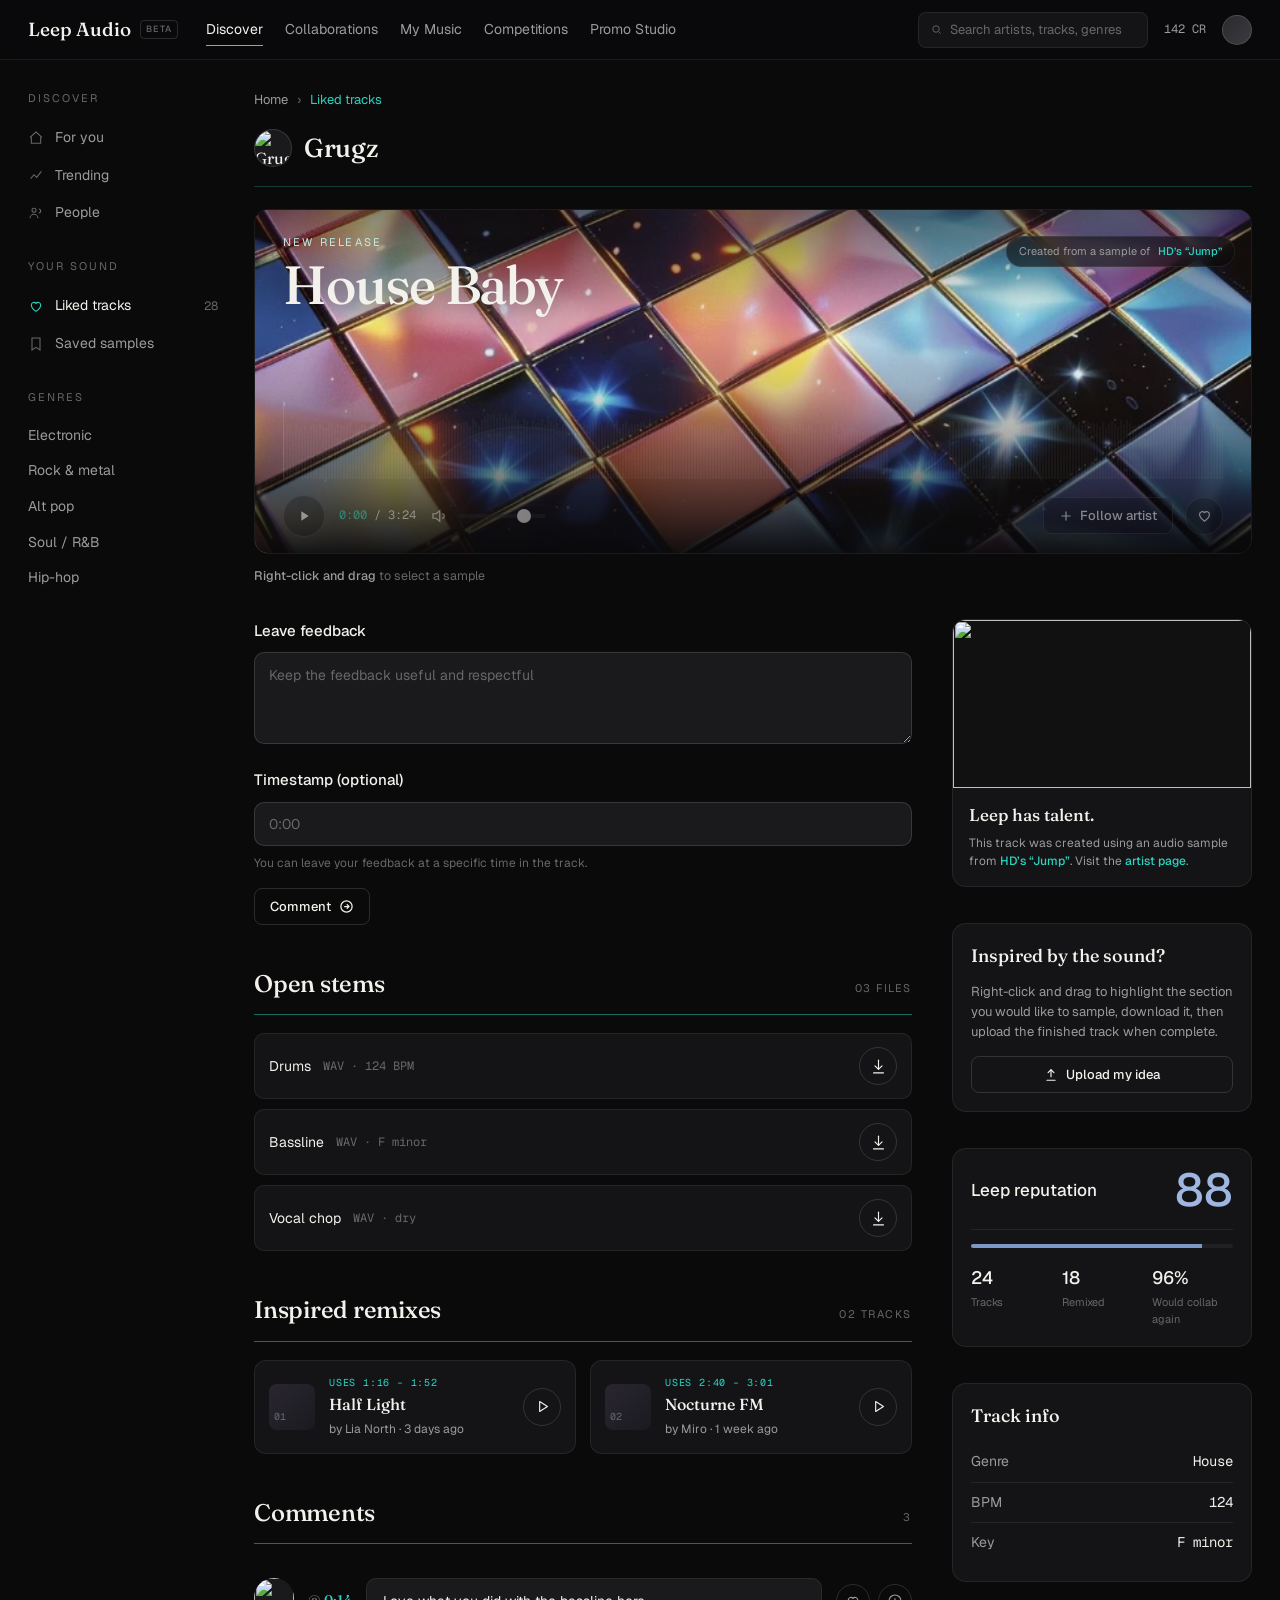
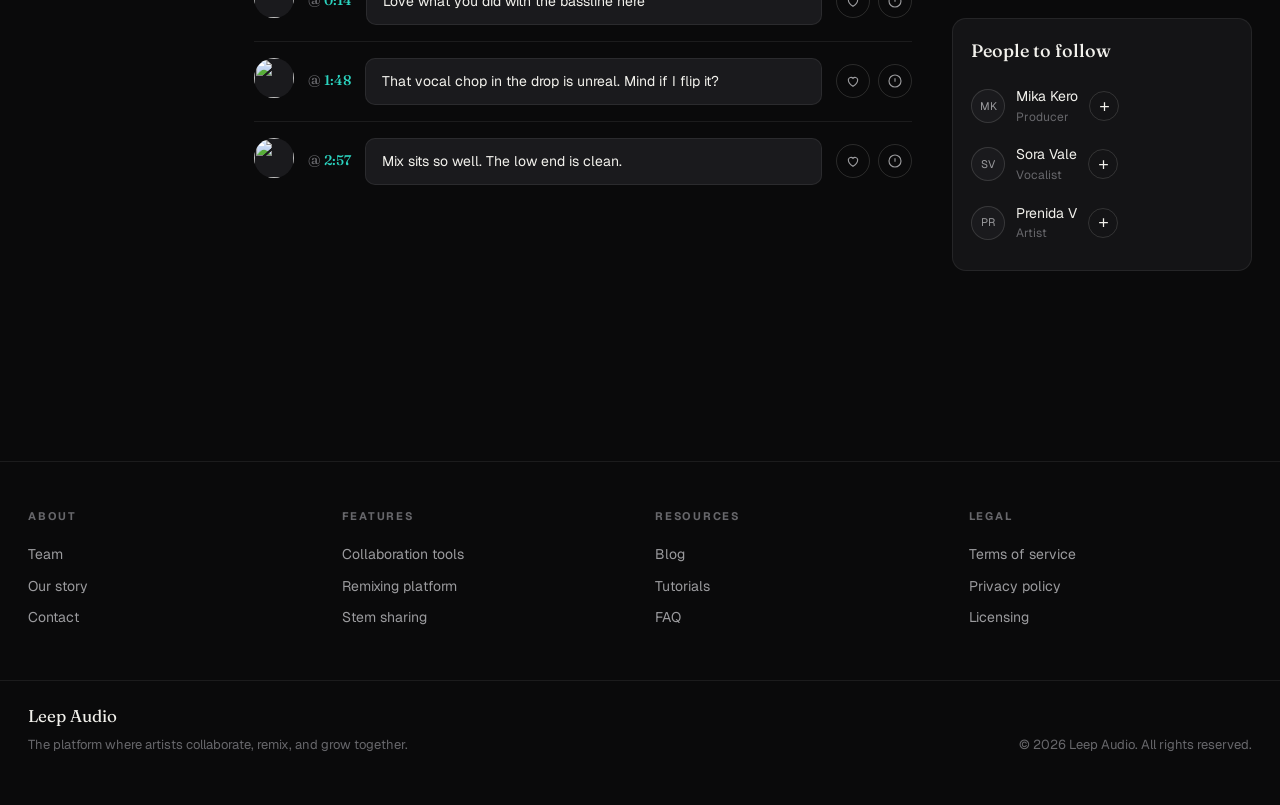
==== index.html @ 0e99c56a "Initial commit: Leep audio player UI component Distinctive waveform player for Leep: measured-strip " ====
﻿<!doctype html>
<html lang="en">
<head>
<meta charset="utf-8">
<meta name="viewport" content="width=device-width, initial-scale=1">
<title>House Baby · Grugz — Leep Audio</title>
<link rel="preconnect" href="https://fonts.googleapis.com">
<link rel="preconnect" href="https://fonts.gstatic.com" crossorigin>
<link href="https://fonts.googleapis.com/css2?family=Geist:wght@400;500;600&family=Geist+Mono:wght@400;500&family=Fraunces:opsz,wght@9..144,400;9..144,500;9..144,600&display=swap" rel="stylesheet">
<link rel="stylesheet" href="./assets/css/leep.css?v=10">
</head>
<body>
<header class="nav">
  <a class="brand" href="./index.html">Leep&nbsp;Audio <span class="beta">Beta</span></a>
  <nav class="nav-mid">
    <a href="./browse.html" class="active">Discover</a>
    <a href="#">Collaborations</a><a href="#">My Music</a><a href="#">Competitions</a><a href="#">Promo Studio</a>
  </nav>
  <div class="nav-right">
    <label class="search"><svg width="15" height="15" viewBox="0 0 24 24" fill="none" stroke="currentColor" stroke-width="2"><circle cx="11" cy="11" r="7"/><path d="M21 21l-4-4"/></svg><input placeholder="Search artists, tracks, genres"></label>
    <span class="credits">142 CR</span><span class="me"></span>
  </div>
</header>

<main class="layout">
  <aside class="rail rail-left">
    <div class="rail-section">
      <div class="rail-h">Discover</div>
      <a class="rail-link" href="./browse.html"><span class="ico"><svg viewBox="0 0 24 24"><path d="M3 11l9-8 9 8"/><path d="M5 10v10h14V10"/></svg></span>For you</a>
      <a class="rail-link" href="./browse.html"><span class="ico"><svg viewBox="0 0 24 24"><path d="M4 16l5-6 4 4 7-9"/></svg></span>Trending</a>
      <a class="rail-link" href="./browse.html"><span class="ico"><svg viewBox="0 0 24 24"><circle cx="9" cy="8" r="3"/><path d="M3 20a6 6 0 0112 0"/><path d="M16 6a3 3 0 010 6"/></svg></span>People</a>
    </div>
    <div class="rail-section">
      <div class="rail-h">Your sound</div>
      <a class="rail-link active"><span class="ico"><svg viewBox="0 0 24 24"><path d="M12 20s-7-4.5-7-10a4 4 0 017-2 4 4 0 017 2c0 5.5-7 10-7 10z"/></svg></span>Liked tracks<span class="count">28</span></a>
      <a class="rail-link"><span class="ico"><svg viewBox="0 0 24 24"><path d="M6 3h12v18l-6-4-6 4z"/></svg></span>Saved samples<span class="count" id="savedCount" style="display:none">0</span></a>
    </div>
    <div class="rail-section">
      <div class="rail-h">Genres</div>
      <a class="genre">Electronic</a><a class="genre">Rock &amp; metal</a><a class="genre">Alt pop</a><a class="genre">Soul / R&amp;B</a><a class="genre">Hip-hop</a>
    </div>
  </aside>

  <section class="center">
    <nav class="crumb" aria-label="Breadcrumb"><a href="./browse.html">Home</a><span class="sep">&rsaquo;</span><span class="cur">Liked tracks</span></nav>

    <div class="artist-row"><span class="artist-ava"><img src="https://i.pravatar.cc/80?img=13" alt="Grugz"></span><h1>Grugz</h1></div>
    <div class="divider"></div>

    <div class="hero playing" id="hero">
      <div class="cover-grad"></div>
      <img class="cover" src="./assets/img/house-baby.webp?v=6" alt="House Baby artwork">
      <div class="hero-scrim"></div>

      <div class="hero-top">
        <div class="eyebrow" style="color:#bfeee6">New release</div>
        <div class="hero-title">House&nbsp;Baby</div>
      </div>
      <div class="sampled">Created from a sample of <b>HD&rsquo;s &ldquo;Jump&rdquo;</b></div>

      <div class="hero-sample" id="heroSample">
        <div class="sel-panel">
          <div class="sel-head"><span class="sel-brand"><svg viewBox="0 0 20 16"><rect x="1" y="6" width="2.6" height="4" rx="1.1" fill="#2BD4C0"/><rect x="5.2" y="3" width="2.6" height="10" rx="1.1" fill="#2BD4C0"/><rect x="9.4" y="1" width="2.6" height="14" rx="1.1" fill="#2BD4C0"/><rect x="13.6" y="5" width="2.6" height="6" rx="1.1" fill="#2BD4C0"/></svg>Leep</span><button class="sel-close" id="clearBtn" aria-label="Close selection"><svg viewBox="0 0 24 24"><path d="M6 6l12 12M18 6L6 18"/></svg></button></div><div class="sel-label">Selected <b id="selRange">0:00 &mdash; 0:00</b></div>
          <div class="hero-actions">
            
            <button class="btn on-image" id="saveBtn"><svg width="13" height="13" viewBox="0 0 24 24" fill="none" stroke="currentColor" stroke-width="2" stroke-linecap="round" stroke-linejoin="round"><path d="M6 3h12v18l-6-4-6 4z"/></svg>Save</button>
            <button class="btn on-image" id="previewBtn"><svg width="13" height="13" viewBox="0 0 24 24" fill="currentColor"><path d="M8 5v14l11-7z"/></svg>Preview</button>
            <button class="btn primary" id="downloadBtn"><svg width="13" height="13" viewBox="0 0 24 24" fill="none" stroke="currentColor" stroke-width="2" stroke-linecap="round" stroke-linejoin="round"><path d="M12 3v12"/><path d="M7 11l5 5 5-5"/><path d="M5 21h14"/></svg>Download sample</button>
          </div>
        </div>
      </div>

      <div class="hero-wave"><canvas id="wave" aria-label="Waveform — click to play from here, left-drag to scrub, right-click-drag to select"></canvas></div>

      <div class="hero-controls">
        <div class="hl">
          <button class="hp-play" id="playBtn" aria-label="Play"></button>
          <span class="cb-time"><span class="cur" id="cur">0:00</span> / <span id="dur">3:24</span></span>
          <div class="vol">
            <svg viewBox="0 0 24 24" style="width:18px;height:18px;stroke:currentColor;fill:none;stroke-width:1.6"><path d="M4 9v6h4l5 4V5L8 9H4z"/><path d="M16 9a3 3 0 010 6"/></svg>
            <input type="range" class="slider" id="vol" min="0" max="1" step="0.01" value="0.8" aria-label="Volume">
          </div>
        </div>
        <div class="hr">
          <button class="btn follow on-image" id="followBtn"><svg width="14" height="14" viewBox="0 0 24 24" fill="none" stroke="currentColor" stroke-width="2" stroke-linecap="round"><path d="M12 5v14M5 12h14"/></svg><span id="followLbl">Follow artist</span></button>
          <button class="icon-btn" id="likeBtn" aria-label="Like track" title="Like"><svg viewBox="0 0 24 24"><path d="M12 20s-7-4.5-7-10a4 4 0 017-2 4 4 0 017 2c0 5.5-7 10-7 10z"/></svg></button>
        </div>
      </div>
    </div>

    <div class="hint-row">
      <p class="sample-hint"><span class="hint-desktop"><b>Right-click and drag</b> to select a sample</span><span class="hint-touch"><b>Tap "Select sample"</b>, then drag across the waveform</span></p>
      <button class="sel-toggle" id="selToggle" aria-pressed="false" title="Select a sample"><svg viewBox="0 0 24 24"><path d="M12 3v4M12 17v4M3 12h4M17 12h4"/><circle cx="12" cy="12" r="3"/></svg>Select sample</button>
      
    </div>

    <div class="below">
      <div class="content">
        <div class="fb">
          <div class="fb-label">Leave feedback</div>
          <textarea id="fbText" placeholder="Keep the feedback useful and respectful"></textarea>
          <div class="fb-field">
            <div class="fb-label">Timestamp (optional)</div>
            <input id="fbTime" placeholder="0:20">
            <div class="sub">You can leave your feedback at a specific time in the track.</div>
          </div>
          <div class="fb-foot">
            <button class="btn" id="fbBtn">Comment <svg width="15" height="15" viewBox="0 0 24 24" fill="none" stroke="currentColor" stroke-width="2" stroke-linecap="round" stroke-linejoin="round"><circle cx="12" cy="12" r="9"/><path d="M9 12h6M13 9l3 3-3 3"/></svg></button>
            <span class="fb-err" id="fbErr"></span>
          </div>
        </div>

        <div class="section">
          <div class="section-head"><h2>Open stems</h2><span class="meta">03 files</span></div>
          <div class="stem-row"><span class="sn">Drums</span><span class="sm">WAV · 124 BPM</span><button class="icon-btn sd" aria-label="Download stem"><svg viewBox="0 0 24 24" fill="none" stroke="currentColor" stroke-width="1.8" stroke-linecap="round" stroke-linejoin="round"><path d="M12 3v12"/><path d="M7 11l5 5 5-5"/><path d="M5 21h14"/></svg></button></div>
          <div class="stem-row"><span class="sn">Bassline</span><span class="sm">WAV · F minor</span><button class="icon-btn sd" aria-label="Download stem"><svg viewBox="0 0 24 24" fill="none" stroke="currentColor" stroke-width="1.8" stroke-linecap="round" stroke-linejoin="round"><path d="M12 3v12"/><path d="M7 11l5 5 5-5"/><path d="M5 21h14"/></svg></button></div>
          <div class="stem-row"><span class="sn">Vocal chop</span><span class="sm">WAV · dry</span><button class="icon-btn sd" aria-label="Download stem"><svg viewBox="0 0 24 24" fill="none" stroke="currentColor" stroke-width="1.8" stroke-linecap="round" stroke-linejoin="round"><path d="M12 3v12"/><path d="M7 11l5 5 5-5"/><path d="M5 21h14"/></svg></button></div>
        </div>

        <div class="section">
          <div class="section-head"><h2>Inspired remixes</h2><span class="meta">02 tracks</span></div>
          <div class="remix">
            <div class="remix-card"><div class="rc-cover">01</div><div><div class="rc-uses">USES 1:16 – 1:52</div><div class="rc-t">Half Light</div><div class="rc-by">by Lia North &middot; 3 days ago</div></div><button class="icon-btn rc-play" aria-label="Play remix"><svg viewBox="0 0 24 24" fill="currentColor" stroke="none"><path d="M8 5v14l11-7z"/></svg></button></div>
            <div class="remix-card"><div class="rc-cover">02</div><div><div class="rc-uses">USES 2:40 – 3:01</div><div class="rc-t">Nocturne FM</div><div class="rc-by">by Miro &middot; 1 week ago</div></div><button class="icon-btn rc-play" aria-label="Play remix"><svg viewBox="0 0 24 24" fill="currentColor" stroke="none"><path d="M8 5v14l11-7z"/></svg></button></div>
          </div>
        </div>

        <div class="section">
          <div class="section-head"><h2>Comments</h2><span class="meta">3</span></div>
          <div id="comments">
            <div class="comment">
              <div class="ca"><img src="https://i.pravatar.cc/80?img=12" alt=""></div>
              <div class="ct"><span style="color:var(--faint)">@</span> <span class="at">0:14</span></div>
              <div class="cbubble">Love what you did with the bassline here</div>
              <div class="cacts"><button class="ib like" aria-label="Like comment"><svg viewBox="0 0 24 24"><path d="M12 20s-7-4.5-7-10a4 4 0 017-2 4 4 0 017 2c0 5.5-7 10-7 10z"/></svg></button><button class="ib report" aria-label="Report comment"><svg viewBox="0 0 24 24"><circle cx="12" cy="12" r="9"/><path d="M12 8v5"/><path d="M12 16h.01"/></svg></button></div>
            </div>
            <div class="comment">
              <div class="ca"><img src="https://i.pravatar.cc/80?img=32" alt=""></div>
              <div class="ct"><span style="color:var(--faint)">@</span> <span class="at">1:48</span></div>
              <div class="cbubble">That vocal chop in the drop is unreal. Mind if I flip it?</div>
              <div class="cacts"><button class="ib like" aria-label="Like comment"><svg viewBox="0 0 24 24"><path d="M12 20s-7-4.5-7-10a4 4 0 017-2 4 4 0 017 2c0 5.5-7 10-7 10z"/></svg></button><button class="ib report" aria-label="Report comment"><svg viewBox="0 0 24 24"><circle cx="12" cy="12" r="9"/><path d="M12 8v5"/><path d="M12 16h.01"/></svg></button></div>
            </div>
            <div class="comment">
              <div class="ca"><img src="https://i.pravatar.cc/80?img=45" alt=""></div>
              <div class="ct"><span style="color:var(--faint)">@</span> <span class="at">2:57</span></div>
              <div class="cbubble">Mix sits so well. The low end is clean.</div>
              <div class="cacts"><button class="ib like" aria-label="Like comment"><svg viewBox="0 0 24 24"><path d="M12 20s-7-4.5-7-10a4 4 0 017-2 4 4 0 017 2c0 5.5-7 10-7 10z"/></svg></button><button class="ib report" aria-label="Report comment"><svg viewBox="0 0 24 24"><circle cx="12" cy="12" r="9"/><path d="M12 8v5"/><path d="M12 16h.01"/></svg></button></div>
            </div>
          </div>
        </div>
      </div>

      <aside class="side">
        <div class="talent rcard" style="padding:0">
          <div class="tv"><img src="https://picsum.photos/seed/leeptalent/480/270" alt=""></div>
          <div class="tcap"><div class="h">Leep has talent.</div><p>This track was created using an audio sample from <b>HD&rsquo;s &ldquo;Jump&rdquo;</b>. Visit the <b>artist page</b>.</p></div>
        </div>
        <div class="rcard">
          <h3>Inspired by the sound?</h3>
          <p style="font-size:13px;color:var(--dim);line-height:1.55;margin-bottom:14px">Right-click and drag to highlight the section you would like to sample, download it, then upload the finished track when complete.</p>
          <button class="btn" style="width:100%" onclick="document.getElementById('wave').scrollIntoView({behavior:'smooth',block:'center'})"><svg width="14" height="14" viewBox="0 0 24 24" fill="none" stroke="currentColor" stroke-width="2" stroke-linecap="round"><path d="M12 15V3"/><path d="M7 8l5-5 5 5"/><path d="M5 21h14"/></svg>Upload my idea</button>
        </div>
        <div class="rcard">
          <div class="rep"><div class="rl">Leep reputation</div><div class="big">88</div></div>
          <div class="rep-sep"></div>
          <div class="rep-bar" style="margin-top:0"><i></i></div>
          <div class="rep-stats" style="margin-top:16px">
            <div><div class="n">24</div><div class="l">Tracks</div></div>
            <div><div class="n">18</div><div class="l">Remixed</div></div>
            <div><div class="n">96%</div><div class="l">Would collab again</div></div>
          </div>
        </div>
        <div class="rcard">
          <h3>Track info</h3>
          <div class="info-row"><span class="k">Genre</span><span class="v">House</span></div>
          <div class="info-row"><span class="k">BPM</span><span class="v">124</span></div>
          <div class="info-row"><span class="k">Key</span><span class="v">F minor</span></div>
        </div>
        <div class="rcard">
          <h3>People to follow</h3>
          <div class="person"><span class="pa">MK</span><div><div class="pn">Mika Kero</div><div class="pr">Producer</div></div><button class="pfollow" aria-label="Follow Mika Kero"><svg viewBox="0 0 24 24"><path d="M12 5v14M5 12h14"/></svg></button></div>
          <div class="person"><span class="pa">SV</span><div><div class="pn">Sora Vale</div><div class="pr">Vocalist</div></div><button class="pfollow" aria-label="Follow Sora Vale"><svg viewBox="0 0 24 24"><path d="M12 5v14M5 12h14"/></svg></button></div>
          <div class="person"><span class="pa">PR</span><div><div class="pn">Prenida V</div><div class="pr">Artist</div></div><button class="pfollow" aria-label="Follow Prenida V"><svg viewBox="0 0 24 24"><path d="M12 5v14M5 12h14"/></svg></button></div>
        </div>
      </aside>
    </div>
  </section>
</main>

<footer class="foot">
  <div class="foot-in">
    <div><h4>About</h4><a href="#">Team</a><a href="#">Our story</a><a href="#">Contact</a></div>
    <div><h4>Features</h4><a href="#">Collaboration tools</a><a href="#">Remixing platform</a><a href="#">Stem sharing</a></div>
    <div><h4>Resources</h4><a href="#">Blog</a><a href="#">Tutorials</a><a href="#">FAQ</a></div>
    <div><h4>Legal</h4><a href="#">Terms of service</a><a href="#">Privacy policy</a><a href="#">Licensing</a></div>
  </div>
  <div class="foot-bottom">
    <div><div class="fb-brand">Leep Audio</div><div style="margin-top:6px">The platform where artists collaborate, remix, and grow together.</div></div>
    <div>&copy; 2026 Leep Audio. All rights reserved.</div>
  </div>
</footer>

<div class="toast" id="toast"><svg viewBox="0 0 24 24"><path d="M20 6L9 17l-5-5"/></svg><span id="toastMsg"></span></div>

<script src="./assets/js/peaks.js?v=10"></script>
<script src="./assets/js/wav.js?v=10"></script>
<script src="./assets/js/waveform.js?v=10"></script>
<script src="./assets/js/player.js?v=10"></script>
<script>
(function(){
  var P=window.LeepPlayer, fmt=window.LeepFmt;
  var ICON_PLAY='<svg viewBox="0 0 24 24" fill="currentColor"><path d="M8 5v14l11-7z"/></svg>';
  var ICON_PAUSE='<svg viewBox="0 0 24 24" fill="currentColor"><path d="M7 5h4v14H7zM13 5h4v14h-4z"/></svg>';
  

  var selectMode=false;
  new window.LeepWaveform(document.getElementById('wave'), {
    peaks:(window.LEEP_PEAKS||{}).peaks||[], bare:true,
    getState:P.getState,
    onScrub:function(f){ P.seek(f); },
    onTap:function(f){ P.seek(f); P.play(); },
    onSelect:function(a,b){ P.setSelection(a,b); },
    getSelectMode:function(){ return selectMode; }
    
  });

  var hero=document.getElementById('hero');
  var el={ play:document.getElementById('playBtn'), cur:document.getElementById('cur'), dur:document.getElementById('dur'),
    heroSample:document.getElementById('heroSample'), selRange:document.getElementById('selRange'),
    like:document.getElementById('likeBtn'), follow:document.getElementById('followBtn'),
    followLbl:document.getElementById('followLbl'), vol:document.getElementById('vol'),
    fbTime:document.getElementById('fbTime'), savedCount:document.getElementById('savedCount') };

  P.on(function(s){
    el.play.innerHTML=s.playing?ICON_PAUSE:ICON_PLAY; el.play.setAttribute('aria-label',s.playing?'Pause':'Play');
    el.cur.textContent=fmt(s.time); el.dur.textContent=fmt(s.duration);
    var hasSel=s.selA!=null&&s.selB!=null&&(s.selB-s.selA)>0.002;
    el.heroSample.classList.toggle('show',hasSel);
    if(hasSel && selectMode){ selectMode=false; var _sb=document.getElementById('selToggle'); if(_sb){ _sb.classList.remove('on'); _sb.setAttribute('aria-pressed','false'); } document.getElementById('wave').style.cursor='default'; }
    hero.classList.toggle('has-sel',hasSel);
    if(hasSel) el.selRange.textContent=fmt(s.selA*s.duration)+' \u2014 '+fmt(s.selB*s.duration);
    el.like.classList.toggle('on',s.liked);
    el.follow.classList.toggle('on',s.following);
    el.followLbl.textContent=s.following?'Following':'Follow artist';
    if(document.activeElement!==el.vol) el.vol.value=s.volume;
    if(document.activeElement!==el.fbTime) el.fbTime.placeholder=fmt(s.time);
    var n=s.savedSamples||0;
    if(n>0){ el.savedCount.textContent=n; el.savedCount.style.display=''; } else { el.savedCount.style.display='none'; }
  });

  el.play.addEventListener('click',P.toggle);
  el.like.addEventListener('click',P.toggleLike);
  document.getElementById('followBtn').addEventListener('click',P.toggleFollow);
  document.getElementById('previewBtn').addEventListener('click',P.previewSelection);
  document.getElementById('downloadBtn').addEventListener('click',P.downloadSample);
  document.getElementById('saveBtn').addEventListener('click',P.saveSample);
  document.getElementById('clearBtn').addEventListener('click',P.clearSelection);
  el.vol.addEventListener('input',function(){ P.setVolume(parseFloat(el.vol.value)); });
  var selBtn=document.getElementById('selToggle'); if(selBtn){ selBtn.addEventListener('click',function(){ selectMode=!selectMode; selBtn.classList.toggle('on',selectMode); selBtn.setAttribute('aria-pressed',selectMode); document.getElementById('wave').style.cursor=selectMode?'crosshair':'default'; }); }
  document.addEventListener('keydown',function(e){ var tn=e.target.tagName; if(e.code==='Space'&&tn!=='INPUT'&&tn!=='TEXTAREA'){ e.preventDefault(); P.toggle(); } });

  
  

  function esc(s){ return s.replace(/[&<>"]/g,function(c){ return {'&':'&amp;','<':'&lt;','>':'&gt;','"':'&quot;'}[c]; }); }
  var comments=document.getElementById('comments');
  var HEART='<svg viewBox="0 0 24 24"><path d="M12 20s-7-4.5-7-10a4 4 0 017-2 4 4 0 017 2c0 5.5-7 10-7 10z"/></svg>';
  var REPORT='<svg viewBox="0 0 24 24"><circle cx="12" cy="12" r="9"/><path d="M12 8v5"/><path d="M12 16h.01"/></svg>';
  comments.addEventListener('click',function(e){
    var like=e.target.closest('.ib.like'); if(like){ like.classList.toggle('liked'); return; }
    var rep=e.target.closest('.ib.report'); if(rep){ document.dispatchEvent(new CustomEvent('leep:toast',{detail:'Comment reported'})); }
  });

  var fbText=document.getElementById('fbText'), fbErr=document.getElementById('fbErr');
  document.getElementById('fbBtn').addEventListener('click',function(){
    if(!fbText.value.trim()){ fbErr.textContent='Enter some feedback first'; fbText.focus(); return; }
    fbErr.textContent='';
    var row=document.createElement('div'); row.className='comment';
    row.innerHTML='<div class="ca"><img src="https://i.pravatar.cc/80?img=5" alt=""></div>'
      +'<div class="ct"><span style="color:var(--faint)">@</span> <span class="at">'+fmt(P.state.time)+'</span></div>'
      +'<div class="cbubble">'+esc(fbText.value.trim())+'</div>'
      +'<div class="cacts"><button class="ib like" aria-label="Like comment">'+HEART+'</button><button class="ib report" aria-label="Report comment">'+REPORT+'</button></div>';
    comments.insertBefore(row, comments.firstChild);
    fbText.value='';
    document.dispatchEvent(new CustomEvent('leep:toast',{detail:'Comment posted'}));
  });
  fbText.addEventListener('input',function(){ if(fbText.value.trim()) fbErr.textContent=''; });

  document.querySelectorAll('.pfollow').forEach(function(b){ b.addEventListener('click',function(){ b.classList.toggle('on'); }); });

  var toast=document.getElementById('toast'), tmsg=document.getElementById('toastMsg'), tt;
  document.addEventListener('leep:toast',function(e){ tmsg.textContent=e.detail; toast.classList.add('show'); clearTimeout(tt); tt=setTimeout(function(){ toast.classList.remove('show'); },2200); });

  P.resume();
})();
</script>
</body>
</html>
---- assets/css/leep.css ----
﻿/* ============================================================
   Leep Audio — design tokens + layout + player component
   ============================================================ */
:root{
  /* surfaces */
  --bg:#0A0A0B;
  --surface-1:#141416;
  --surface-2:#1A1A1D;
  --surface-3:#212125;
  /* lines */
  --line:rgba(240,239,233,0.08);
  --line-strong:rgba(240,239,233,0.14);
  /* text (warm off-white ramp) */
  --text:#F2F1EC;
  --dim:#9B9B9E;
  --faint:#67676B;
  /* primary */
  --green:#2BD4C0;
  --green-hover:#46DDCB;
  --green-ink:#05332E;
  --green-wash:rgba(43,212,192,0.12);
  --green-line:rgba(43,212,192,0.5);
  /* type */
  --serif:'Fraunces',Georgia,'Times New Roman',serif;
  --sans:'Inter',system-ui,-apple-system,sans-serif;
  --mono:'JetBrains Mono',ui-monospace,monospace;
  /* motion */
  --ease:cubic-bezier(.4,0,.2,1);
  --dur:.2s;
  --radius:10px;
}
*{box-sizing:border-box;margin:0;padding:0}
html{-webkit-font-smoothing:antialiased;text-rendering:optimizeLegibility}
body{background:var(--bg);color:var(--text);font-family:var(--sans);font-size:15px;line-height:1.55}
a{color:inherit;text-decoration:none}
img{display:block;max-width:100%}
::selection{background:var(--green);color:var(--green-ink)}

/* ---- primitives ---- */
.eyebrow{font-size:11px;letter-spacing:0.2em;text-transform:uppercase;color:var(--faint)}
.serif{font-family:var(--serif);font-weight:500;letter-spacing:-0.01em}
.mono{font-family:var(--mono)}
.sr-only{position:absolute;width:1px;height:1px;padding:0;margin:-1px;overflow:hidden;clip:rect(0,0,0,0);white-space:nowrap;border:0}

/* ---- buttons ---- */
.btn{display:inline-flex;align-items:center;justify-content:center;gap:8px;font-family:var(--sans);font-size:13px;font-weight:500;color:var(--text);background:transparent;border:1px solid var(--line-strong);border-radius:8px;padding:9px 15px;cursor:pointer;transition:background var(--dur) var(--ease),border-color var(--dur) var(--ease),transform .12s var(--ease),color var(--dur) var(--ease)}
.btn:hover{background:var(--surface-2);border-color:var(--faint)}
.btn:active{transform:scale(.97)}
.btn:focus-visible{outline:none;box-shadow:0 0 0 2px var(--bg),0 0 0 4px var(--green)}
.btn.primary{background:var(--green);color:var(--green-ink);border-color:var(--green)}
.btn.primary:hover{background:var(--green-hover);border-color:var(--green-hover)}
.btn.ghost{border-color:transparent}
.btn.ghost:hover{background:var(--surface-2)}
.btn[disabled]{opacity:.4;cursor:default;pointer-events:none}
.icon-btn{width:38px;height:38px;border-radius:50%;display:inline-flex;align-items:center;justify-content:center;border:1px solid var(--line-strong);background:transparent;color:var(--text);cursor:pointer;transition:background var(--dur) var(--ease),border-color var(--dur) var(--ease),transform .12s var(--ease)}
.icon-btn:hover{background:var(--surface-2);border-color:var(--faint)}
.icon-btn:active{transform:scale(.94)}
.icon-btn svg{width:17px;height:17px;stroke:currentColor;fill:none;stroke-width:1.6;stroke-linecap:round;stroke-linejoin:round}
.icon-btn.on{color:var(--green);border-color:var(--green-line)}
.icon-btn.on svg{fill:var(--green);stroke:var(--green)}

/* ---- top nav ---- */
.nav{position:sticky;top:0;z-index:40;display:flex;align-items:center;gap:28px;height:60px;padding:0 28px;background:rgba(10,10,11,0.82);backdrop-filter:blur(14px);border-bottom:1px solid var(--line)}
.brand{display:flex;align-items:center;gap:9px;font-family:var(--serif);font-weight:500;font-size:19px}
.brand .beta{font-family:var(--sans);font-size:9px;letter-spacing:0.14em;text-transform:uppercase;color:var(--faint);border:1px solid var(--line-strong);border-radius:4px;padding:2px 5px}
.nav-mid{display:flex;gap:22px;font-size:14px;color:var(--dim)}
.nav-mid a{position:relative;padding:4px 0;transition:color var(--dur) var(--ease)}
.nav-mid a:hover{color:var(--text)}
.nav-mid a.active{color:var(--text)}
.nav-mid a.active::after{content:"";position:absolute;left:0;right:0;bottom:-2px;height:1.5px;background:var(--green)}
.nav-right{margin-left:auto;display:flex;align-items:center;gap:16px}
.search{display:flex;align-items:center;gap:8px;width:230px;max-width:30vw;height:36px;padding:0 12px;background:var(--surface-1);border:1px solid var(--line);border-radius:8px;color:var(--faint);font-size:13px}
.search:focus-within{border-color:var(--line-strong)}
.search input{flex:1;background:none;border:none;outline:none;color:var(--text);font-family:var(--sans);font-size:13px}
.search input::placeholder{color:var(--faint)}
.credits{font-family:var(--mono);font-size:12px;color:var(--dim)}
.me{width:30px;height:30px;border-radius:50%;background:linear-gradient(135deg,#2a2a2e,#3a3a40);border:1px solid var(--line-strong)}

/* ---- layout grid ---- */
.layout{max-width:1300px;margin:0 auto;padding:30px 28px 120px;display:grid;grid-template-columns:188px minmax(0,1fr) 236px;gap:34px;align-items:start}
.rail{position:sticky;top:84px}
.rail-section+.rail-section{margin-top:26px}
.rail-h{font-size:11px;letter-spacing:0.18em;text-transform:uppercase;color:var(--faint);margin-bottom:12px}
.rail-link{display:flex;align-items:center;gap:11px;padding:8px 10px;margin:0 -10px;border-radius:8px;color:var(--dim);font-size:14px;cursor:pointer;transition:background var(--dur) var(--ease),color var(--dur) var(--ease)}
.rail-link:hover{background:var(--surface-1);color:var(--text)}
.rail-link.active{color:var(--text)}
.rail-link.active .ico{color:var(--green)}
.rail-link .ico{width:16px;height:16px;color:var(--faint);flex:none}
.rail-link .ico svg{width:16px;height:16px;stroke:currentColor;fill:none;stroke-width:1.6}
.rail-link .count{margin-left:auto;font-size:12px;color:var(--faint)}
.genre{display:block;padding:7px 0;color:var(--dim);font-size:14px;cursor:pointer;transition:color var(--dur) var(--ease)}
.genre:hover{color:var(--text)}

/* ---- center column ---- */
.center{min-width:0}
.artist-row{display:flex;align-items:center;gap:12px;margin:4px 0 18px}
.artist-ava{width:38px;height:38px;border-radius:50%;display:flex;align-items:center;justify-content:center;background:var(--surface-2);border:1px solid var(--line-strong);font-family:var(--serif);font-size:16px}
.artist-row h1{font-family:var(--serif);font-weight:500;font-size:26px;letter-spacing:-0.01em}
.divider{height:1px;background:var(--green-line);opacity:.5;margin:0 0 22px}

/* hero cover */
.hero{position:relative;border-radius:14px;overflow:hidden;aspect-ratio:16/8.2;margin-bottom:20px;border:1px solid var(--line)}
.hero .cover{position:absolute;inset:0}
.hero .cover-grad{position:absolute;inset:0;background:
  radial-gradient(120% 120% at 18% 12%, rgba(43,212,192,0.28), transparent 46%),
  radial-gradient(90% 90% at 85% 80%, rgba(90,70,160,0.35), transparent 50%),
  linear-gradient(145deg,#15161a,#0c0c0e 70%)}
.hero .cover svg{position:absolute;inset:0;width:100%;height:100%}
.hero .hero-tag{position:absolute;top:18px;left:20px}
.hero .hero-title{position:absolute;left:22px;bottom:16px;font-family:var(--serif);font-weight:500;font-size:clamp(38px,6vw,68px);line-height:.95;letter-spacing:-0.02em;text-shadow:0 2px 30px rgba(0,0,0,.5)}
.sampled{position:absolute;right:16px;bottom:16px;display:flex;align-items:center;gap:8px;font-size:11px;color:var(--dim);background:rgba(10,10,11,.6);backdrop-filter:blur(6px);border:1px solid var(--line);border-radius:20px;padding:6px 12px}
.sampled b{color:var(--green);font-weight:500}

/* ============================================================
   PLAYER COMPONENT (shared, full view)
   ============================================================ */
.player{background:var(--surface-1);border:1px solid var(--line);border-radius:16px;padding:22px 24px 20px}
.player-top{display:flex;align-items:center;gap:14px;margin-bottom:16px}
.cover-mini{width:48px;height:48px;border-radius:9px;flex:none;overflow:hidden;border:1px solid var(--line-strong);background:#111}
.cover-mini svg{width:100%;height:100%}
.player-id{min-width:0}
.player-id .t{font-family:var(--serif);font-size:19px;font-weight:500;line-height:1.1}
.player-id .a{font-size:13px;color:var(--dim);margin-top:2px}
.player-top .spacer{margin-left:auto}
.time-row{display:flex;justify-content:space-between;font-family:var(--mono);font-size:12px;color:var(--dim);margin-bottom:8px}
.time-row .cur{color:var(--green)}
.wave-wrap{position:relative}
.wave-wrap canvas{width:100%;height:112px;display:block;border-radius:10px;background:var(--surface-2);cursor:crosshair;touch-action:none}
.hint{font-size:12.5px;color:var(--faint);margin-top:10px;transition:opacity var(--dur) var(--ease)}
.hint b{color:var(--dim);font-weight:500}

/* selection toolbar */
.sel-bar{display:flex;align-items:center;gap:12px;margin-top:14px;padding:12px 14px;background:var(--surface-2);border:1px solid var(--green-line);border-radius:10px;opacity:0;transform:translateY(6px);transition:opacity var(--dur) var(--ease),transform var(--dur) var(--ease);pointer-events:none}
.sel-bar.show{opacity:1;transform:none;pointer-events:auto}
.sel-bar .sel-meta{font-size:13px;color:var(--dim)}
.sel-bar .sel-meta b{color:var(--text);font-weight:500;font-family:var(--mono)}
.sel-bar .sel-actions{margin-left:auto;display:flex;gap:9px}

/* centered transport */
.transport{display:flex;align-items:center;justify-content:center;gap:20px;margin:20px 0 6px}
.play-big{width:56px;height:56px;border-radius:50%;background:var(--green);color:var(--green-ink);border:none;display:flex;align-items:center;justify-content:center;cursor:pointer;transition:transform .14s var(--ease),background var(--dur) var(--ease);box-shadow:0 6px 24px rgba(43,212,192,0.22)}
.play-big:hover{background:var(--green-hover);transform:scale(1.05)}
.play-big:active{transform:scale(.96)}
.play-big svg{width:22px;height:22px;fill:currentColor}
.skip{width:40px;height:40px;border-radius:50%;background:transparent;border:none;color:var(--dim);display:flex;align-items:center;justify-content:center;cursor:pointer;transition:color var(--dur) var(--ease),transform .12s var(--ease)}
.skip:hover{color:var(--text)}
.skip:active{transform:scale(.9)}
.skip svg{width:20px;height:20px;fill:currentColor}

/* bottom row: volume + follow */
.player-bottom{display:flex;align-items:center;gap:16px;margin-top:10px}
.vol{display:flex;align-items:center;gap:10px;color:var(--dim)}
.vol svg{width:18px;height:18px;stroke:currentColor;fill:none;stroke-width:1.6;flex:none}
.player-bottom .right{margin-left:auto}

/* range slider (volume) */
input[type=range].slider{-webkit-appearance:none;appearance:none;width:110px;height:4px;border-radius:3px;background:var(--surface-3);outline:none;cursor:pointer}
input[type=range].slider::-webkit-slider-thumb{-webkit-appearance:none;width:14px;height:14px;border-radius:50%;background:var(--text);cursor:pointer;transition:background var(--dur) var(--ease),transform .12s}
input[type=range].slider::-webkit-slider-thumb:hover{background:var(--green);transform:scale(1.15)}
input[type=range].slider::-moz-range-thumb{width:14px;height:14px;border:none;border-radius:50%;background:var(--text);cursor:pointer}

/* follow pill */
.follow{display:inline-flex;align-items:center;gap:7px}
.follow.on{color:var(--green);border-color:var(--green-line)}
.follow.on svg{stroke:var(--green)}

/* ---- content sections ---- */
.section{margin-top:40px}
.section-head{display:flex;align-items:baseline;justify-content:space-between;border-bottom:1px solid var(--green-line);padding-bottom:12px;margin-bottom:18px}
.section-head h2{font-family:var(--serif);font-weight:500;font-size:24px;letter-spacing:-0.01em}
.section-head .meta{font-size:11px;letter-spacing:0.14em;text-transform:uppercase;color:var(--faint)}
.remix{display:grid;grid-template-columns:1fr 1fr;gap:14px}
.remix-card{display:flex;align-items:center;gap:14px;padding:14px;background:var(--surface-1);border:1px solid var(--line);border-radius:12px;transition:border-color var(--dur) var(--ease),transform var(--dur) var(--ease)}
.remix-card:hover{border-color:var(--line-strong);transform:translateY(-2px)}
.remix-card .rc-cover{width:46px;height:46px;border-radius:8px;flex:none;background:linear-gradient(135deg,#2a2630,#1a1a1f);display:flex;align-items:flex-end;justify-content:flex-start;padding:5px;font-family:var(--mono);font-size:10px;color:var(--faint)}
.remix-card .rc-uses{font-family:var(--mono);font-size:10px;letter-spacing:.08em;color:var(--green)}
.remix-card .rc-t{font-family:var(--serif);font-size:16px;font-weight:500;margin:2px 0 3px}
.remix-card .rc-by{font-size:12px;color:var(--dim)}
.remix-card .rc-play{margin-left:auto}

/* ---- right rail cards ---- */
.rcard{background:var(--surface-1);border:1px solid var(--line);border-radius:14px;padding:18px}
.rcard+.rcard{margin-top:18px}
.rcard h3{font-family:var(--serif);font-weight:500;font-size:18px;margin-bottom:12px}
.talent{position:relative;border-radius:14px;overflow:hidden;border:1px solid var(--line);padding:0}
.talent .tv{aspect-ratio:16/10;background:radial-gradient(90% 90% at 70% 20%,rgba(43,212,192,.25),transparent 55%),linear-gradient(145deg,#1b1620,#0d0d0f)}
.talent .tcap{padding:14px 16px 16px}
.talent .tcap .h{font-family:var(--serif);font-size:17px;font-weight:500;margin-bottom:6px}
.talent .tcap p{font-size:12px;color:var(--dim);line-height:1.5}
.talent .tcap b{color:var(--green);font-weight:500}
.info-row{display:flex;justify-content:space-between;align-items:center;padding:9px 0;font-size:14px;border-top:1px solid var(--line)}
.info-row:first-of-type{border-top:none}
.info-row .k{color:var(--dim)}
.info-row .v{font-family:var(--mono)}
.signal{display:flex;align-items:flex-start;justify-content:space-between}
.signal .big{font-family:var(--serif);font-size:44px;font-weight:500;line-height:1;color:var(--green)}
.signal-bar{height:3px;border-radius:2px;background:var(--surface-3);margin:14px 0;overflow:hidden}
.signal-bar i{display:block;height:100%;width:88%;background:var(--green)}
.signal-stats{display:grid;grid-template-columns:repeat(3,1fr);gap:8px;text-align:left}
.signal-stats .n{font-size:17px;font-weight:500}
.signal-stats .l{font-size:11px;color:var(--faint)}
.person{display:flex;align-items:center;gap:11px;padding:9px 0}
.person .pa{width:34px;height:34px;border-radius:50%;background:var(--surface-2);border:1px solid var(--line-strong);display:flex;align-items:center;justify-content:center;font-size:11px;color:var(--dim)}
.person .pn{font-size:14px}
.person .pr{font-size:12px;color:var(--faint)}
.person .padd{margin-left:auto}

/* ---- footer ---- */
.foot{border-top:1px solid var(--line);margin-top:70px}
.foot-in{max-width:1300px;margin:0 auto;padding:46px 28px;display:grid;grid-template-columns:repeat(4,1fr);gap:30px}
.foot h4{font-size:11px;letter-spacing:0.16em;text-transform:uppercase;color:var(--faint);margin-bottom:14px}
.foot a{display:block;font-size:14px;color:var(--dim);padding:5px 0;transition:color var(--dur) var(--ease)}
.foot a:hover{color:var(--text)}
.foot-bottom{max-width:1300px;margin:0 auto;padding:22px 28px 50px;display:flex;justify-content:space-between;align-items:flex-end;border-top:1px solid var(--line);color:var(--faint);font-size:13px}
.foot-bottom .fb-brand{font-family:var(--serif);font-size:17px;color:var(--text)}

/* ============================================================
   MINI PLAYER (fixed dock)
   ============================================================ */
.dock{position:fixed;left:0;right:0;bottom:0;z-index:60;background:rgba(16,16,19,0.92);backdrop-filter:blur(18px);border-top:1px solid var(--line-strong);transform:translateY(110%);transition:transform .34s var(--ease)}
.dock.show{transform:none}
.dock-in{max-width:1300px;margin:0 auto;padding:11px 24px;display:grid;grid-template-columns:230px auto 1fr auto;gap:20px;align-items:center}
.dock-id{display:flex;align-items:center;gap:12px;min-width:0}
.dock-id .cover-mini{width:42px;height:42px}
.dock-id .t{font-family:var(--serif);font-size:15px;font-weight:500;white-space:nowrap;overflow:hidden;text-overflow:ellipsis}
.dock-id .a{font-size:12px;color:var(--dim)}
.dock-transport{display:flex;align-items:center;gap:12px}
.dock .play-big{width:42px;height:42px;box-shadow:none}
.dock .play-big svg{width:17px;height:17px}
.dock .skip{width:32px;height:32px}
.dock .skip svg{width:17px;height:17px}
.dock-wave{position:relative;min-width:0}
.dock-wave canvas{width:100%;height:52px;display:block;border-radius:7px;background:var(--surface-2);cursor:crosshair;touch-action:none}
.dock-time{font-family:var(--mono);font-size:11px;color:var(--dim);white-space:nowrap}
.dock-right{display:flex;align-items:center;gap:10px}
.dock .icon-btn{width:34px;height:34px}
.dock .icon-btn svg{width:16px;height:16px}

/* mini selection mini-toolbar (floats above dock) */
.dock-sel{position:absolute;bottom:100%;left:50%;transform:translateX(-50%) translateY(6px);margin-bottom:10px;display:flex;align-items:center;gap:10px;padding:9px 12px;background:var(--surface-3);border:1px solid var(--green-line);border-radius:10px;box-shadow:0 10px 30px rgba(0,0,0,.4);opacity:0;pointer-events:none;transition:opacity var(--dur) var(--ease),transform var(--dur) var(--ease);white-space:nowrap}
.dock-sel.show{opacity:1;transform:translateX(-50%) translateY(0);pointer-events:auto}
.dock-sel .m{font-size:12px;color:var(--dim)}
.dock-sel .m b{color:var(--text);font-family:var(--mono)}

/* toast */
.toast{position:fixed;left:50%;bottom:92px;transform:translateX(-50%) translateY(14px);z-index:80;background:var(--surface-3);border:1px solid var(--green-line);color:var(--text);font-size:13px;padding:11px 16px;border-radius:10px;box-shadow:0 10px 30px rgba(0,0,0,.45);opacity:0;pointer-events:none;transition:opacity .25s var(--ease),transform .25s var(--ease);display:flex;align-items:center;gap:9px}
.toast.show{opacity:1;transform:translateX(-50%) translateY(0)}
.toast svg{width:16px;height:16px;stroke:var(--green);fill:none;stroke-width:2}

/* ---- feed (browse page) ---- */
.feed-head{max-width:1100px;margin:0 auto;padding:12px 28px 4px}
.feed-head .eyebrow{color:var(--green)}
.feed-head h1{font-family:var(--serif);font-weight:500;font-size:clamp(30px,4.5vw,46px);letter-spacing:-0.02em;margin:10px 0 6px}
.feed-head p{color:var(--dim);max-width:60ch}
.feed{max-width:1100px;margin:0 auto;padding:24px 28px 160px;display:grid;grid-template-columns:repeat(auto-fill,minmax(230px,1fr));gap:18px}
.tcard{background:var(--surface-1);border:1px solid var(--line);border-radius:14px;padding:14px;cursor:pointer;transition:border-color var(--dur) var(--ease),transform var(--dur) var(--ease)}
.tcard:hover{border-color:var(--line-strong);transform:translateY(-3px)}
.tcard .tc-cover{aspect-ratio:1;border-radius:10px;margin-bottom:12px;position:relative;overflow:hidden}
.tcard .tc-cover svg{position:absolute;inset:0;width:100%;height:100%}
.tcard .tc-play{position:absolute;right:10px;bottom:10px;width:38px;height:38px;border-radius:50%;background:var(--green);color:var(--green-ink);display:flex;align-items:center;justify-content:center;opacity:0;transform:translateY(6px);transition:opacity var(--dur) var(--ease),transform var(--dur) var(--ease)}
.tcard:hover .tc-play{opacity:1;transform:none}
.tcard .tc-play svg{width:16px;height:16px;fill:currentColor}
.tcard .tc-t{font-family:var(--serif);font-size:17px;font-weight:500}
.tcard .tc-a{font-size:12px;color:var(--dim);margin-top:2px}
.tcard .tc-tags{margin-top:10px;display:flex;gap:6px;flex-wrap:wrap}
.tcard .chip{font-size:10px;letter-spacing:.06em;text-transform:uppercase;color:var(--dim);border:1px solid var(--line);border-radius:20px;padding:3px 9px}
.tcard.current{border-color:var(--green-line)}
.tcard.current .chip.now{color:var(--green-ink);background:var(--green);border-color:var(--green)}

/* ---- responsive ---- */
@media(max-width:1080px){
  .layout{grid-template-columns:minmax(0,1fr) 236px;gap:28px}
  .rail-left{display:none}
}
@media(max-width:860px){
  .layout{grid-template-columns:minmax(0,1fr)}
  .rail-right{display:none}
  .nav-mid{display:none}
  .remix{grid-template-columns:1fr}
  .foot-in{grid-template-columns:1fr 1fr}
}
@media(max-width:720px){
  .nav{gap:14px;padding:0 16px}
  .layout{padding:22px 16px 150px}
  .search{width:140px}
  .dock-in{grid-template-columns:1fr auto;grid-template-areas:"id right" "wave wave";gap:10px 14px;padding:10px 16px}
  .dock-id{grid-area:id}
  .dock-right{grid-area:right}
  .dock-transport{display:none}
  .dock-wave{grid-area:wave}
  .dock-time{display:none}
  .feed{padding:20px 16px 170px}
}
@media(max-width:480px){
  .foot-in{grid-template-columns:1fr}
  .transport{gap:14px}
}
@media(prefers-reduced-motion:reduce){*{transition:none!important;animation:none!important}}


/* ============================================================
   Hero overlay player (music playing on its page)  [frame 2265-1822]
   ============================================================ */
.hero.playing{aspect-ratio:16/11.4;margin-bottom:12px}
.hero-scrim{position:absolute;inset:0;pointer-events:none;background:
  linear-gradient(to top, rgba(8,8,10,.95), rgba(8,8,10,.5) 24%, rgba(8,8,10,.12) 48%, transparent 62%),
  linear-gradient(to bottom, rgba(8,8,10,.5), transparent 32%)}
.hero-top{position:absolute;top:22px;left:24px;right:24px;z-index:2}
.hero.playing .hero-title{position:static;font-size:clamp(40px,6.2vw,76px);margin-top:8px}
.hero.playing .sampled{top:24px;bottom:auto}
.hero-wave{position:absolute;left:20px;right:20px;bottom:18px;z-index:2}
.hero-wave canvas{width:100%;height:146px;display:block;background:transparent;cursor:crosshair;touch-action:none}
.hero-sample{position:absolute;left:0;right:0;bottom:192px;z-index:3;display:flex;flex-direction:column;align-items:center;gap:10px;opacity:0;transform:translateY(8px);transition:opacity .22s var(--ease),transform .22s var(--ease);pointer-events:none}
.hero-sample.show{opacity:1;transform:none;pointer-events:auto}
.hero-sample .sel-label{font-family:var(--mono);font-size:11px;letter-spacing:.14em;text-transform:uppercase;color:var(--green);text-shadow:0 1px 12px rgba(0,0,0,.7)}
.hero-sample .sel-label b{color:var(--text);font-weight:500}
.hero-actions{display:flex;gap:9px}
.btn.on-image{background:rgba(10,10,11,.55);backdrop-filter:blur(8px);border-color:var(--line-strong);color:var(--text)}
.btn.on-image:hover{background:rgba(26,26,29,.72);border-color:var(--faint)}

/* control bar below hero */
.controls-bar{display:flex;align-items:center;gap:16px;padding:8px 2px 2px}
.cb-left,.cb-right{flex:1;display:flex;align-items:center;gap:14px;min-width:0}
.cb-right{justify-content:flex-end}
.cb-center{display:flex;align-items:center;gap:18px}
.cb-time{font-family:var(--mono);font-size:12px;color:var(--dim);white-space:nowrap}
.cb-time .cur{color:var(--green)}
.sample-hint{font-size:12.5px;color:var(--faint);margin-top:12px;text-align:center}
.sample-hint b{color:var(--dim);font-weight:500}
@media(max-width:620px){
  .controls-bar{flex-wrap:wrap;justify-content:center;gap:12px}
  .cb-left,.cb-right{flex:none;justify-content:center;width:100%}
  .cb-left{order:2}.cb-center{order:1;width:100%;justify-content:center}.cb-right{order:3}
}




/* ============================================================
   v4 — shifted column: full-width player, rail drops below
   ============================================================ */
.layout{grid-template-columns:190px minmax(0,1fr);gap:36px}
.hero.playing{aspect-ratio:2.9;margin-bottom:0}
.hero-top{top:24px;left:28px;right:28px}
.hero.playing .hero-title{font-size:clamp(34px,4.2vw,58px)}
.hero.playing .sampled{top:26px}
.hero-wave{left:28px;right:28px;bottom:58px}
.hero-wave canvas{height:94px}
.hero-sample{bottom:148px}

/* controls live on the image */
.hero-controls{position:absolute;left:28px;right:28px;bottom:16px;z-index:3;display:flex;align-items:center;gap:16px}
.hero-controls .hl{display:flex;align-items:center;gap:14px;min-width:0}
.hero-controls .hr{margin-left:auto;display:flex;align-items:center;gap:12px}
.hero-controls .cb-time{color:rgba(240,239,233,0.9)}
.hero-controls .cb-time .cur{color:var(--green)}
.hp-play{width:42px;height:42px;border-radius:50%;background:rgba(10,10,11,0.5);backdrop-filter:blur(8px);border:1px solid var(--line-strong);color:var(--text);display:flex;align-items:center;justify-content:center;cursor:pointer;transition:background var(--dur) var(--ease),color var(--dur) var(--ease),border-color var(--dur) var(--ease),transform .12s}
.hp-play:hover{background:var(--green);color:var(--green-ink);border-color:var(--green)}
.hp-play:active{transform:scale(.94)}
.hp-play svg{width:16px;height:16px;fill:currentColor}
.hero-controls .vol{color:rgba(240,239,233,0.82)}
.hero-controls input[type=range].slider{width:88px}
.hero-controls .icon-btn{background:rgba(10,10,11,0.5);backdrop-filter:blur(8px)}

/* below-hero split: content + side rail */
.below{display:grid;grid-template-columns:minmax(0,1fr) 300px;gap:40px;margin-top:34px;align-items:start}
.below .side{display:flex;flex-direction:column;gap:18px}

/* feedback form */
.fb{margin-bottom:8px}
.fb-label{font-weight:500;font-size:15px;margin-bottom:10px}
.fb textarea,.fb input{width:100%;background:var(--surface-2);border:1px solid var(--line-strong);border-radius:10px;color:var(--text);font-family:var(--sans);font-size:14px;padding:12px 14px;outline:none;transition:border-color var(--dur) var(--ease)}
.fb textarea{min-height:92px;resize:vertical;line-height:1.5}
.fb textarea::placeholder,.fb input::placeholder{color:var(--faint)}
.fb textarea:focus,.fb input:focus{border-color:var(--green-line)}
.fb .sub{font-size:12px;color:var(--faint);margin:8px 0 0}
.fb-field{margin-top:18px}
.fb-foot{display:flex;align-items:center;gap:12px;margin-top:16px}
.fb-err{font-size:13px;color:#F0999B}
.stem-row{display:flex;align-items:center;gap:12px;padding:13px 14px;background:var(--surface-1);border:1px solid var(--line);border-radius:10px}
.stem-row+.stem-row{margin-top:10px}
.stem-row .sn{font-size:14px}
.stem-row .sm{font-size:12px;color:var(--faint);font-family:var(--mono)}
.stem-row .sd{margin-left:auto}

@media(max-width:1080px){.layout{grid-template-columns:minmax(0,1fr)}}
@media(max-width:900px){.below{grid-template-columns:1fr}.below .side{display:grid;grid-template-columns:repeat(auto-fit,minmax(240px,1fr))}}
@media(max-width:620px){
  .hero.playing{aspect-ratio:16/13}
  .hero-controls{flex-wrap:wrap;gap:10px}
  .hero-controls .hr{margin-left:0;width:100%;justify-content:space-between}
  .below .side{grid-template-columns:1fr}
}

/* ============================================================
   v5 — Geist font, real artwork, hover-focus, comments, photos
   ============================================================ */
:root{ --sans:'Geist',system-ui,-apple-system,sans-serif; --mono:'Geist Mono',ui-monospace,monospace; }

/* breadcrumb */
.crumb{display:flex;align-items:center;gap:9px;font-size:13px;margin:0 0 18px}
.crumb a{color:var(--dim);transition:color var(--dur) var(--ease)}
.crumb a:hover{color:var(--text)}
.crumb .sep{color:var(--faint)}
.crumb .cur{color:var(--green)}

/* artist avatar as a photo */
.artist-ava{overflow:hidden;padding:0;background:var(--surface-2)}
.artist-ava img{width:100%;height:100%;object-fit:cover;display:block}

/* hero uses the real artwork */
.hero .cover{position:absolute;inset:0;width:100%;height:100%;object-fit:cover;display:block;transition:filter .35s var(--ease)}
.hero-scrim{transition:background .3s var(--ease)}

/* idle -> hover focus, only on hover-capable (desktop) devices.
   On touch (no hover) everything stays fully active. */
@media (hover:hover){
  .hero-wave canvas{opacity:.2;transition:opacity .35s var(--ease)}
  .hero-controls{opacity:.5;transition:opacity .3s var(--ease)}
  .hero-top .hero-title{transition:text-shadow .3s var(--ease)}
  .hero:hover .hero-wave canvas{opacity:1}
  .hero:hover .hero-controls{opacity:1}
  .hero:hover .cover{filter:blur(5px) brightness(.58)}
  .hero:hover .hero-scrim{background:linear-gradient(to top,rgba(8,8,10,.86),rgba(8,8,10,.55) 45%,rgba(8,8,10,.4))}
}

/* select-mode toggle */
.hint-row{display:flex;align-items:center;gap:14px;flex-wrap:wrap;margin-top:12px}
.hint-row .sample-hint{margin:0}
.sel-toggle{display:inline-flex;align-items:center;gap:7px;font-size:12.5px;font-weight:500;color:var(--text);background:transparent;border:1px solid var(--line-strong);border-radius:20px;padding:6px 13px;cursor:pointer;transition:background var(--dur),border-color var(--dur),color var(--dur)}
.sel-toggle:hover{background:var(--surface-2)}
.sel-toggle.on{background:var(--green);color:var(--green-ink);border-color:var(--green)}
.sel-toggle svg{width:14px;height:14px;stroke:currentColor;fill:none;stroke-width:1.8}

/* reputation card (copy trimmed) */
.rep{display:flex;align-items:center;justify-content:space-between;gap:12px}
.rep .rl{font-family:var(--serif);font-size:18px;font-weight:500}
.rep .big{font-family:var(--serif);font-size:46px;font-weight:500;line-height:1;color:var(--green)}
.rep-bar{height:4px;border-radius:2px;background:var(--surface-3);margin-top:14px;overflow:hidden}
.rep-bar i{display:block;height:100%;width:88%;background:var(--green)}

/* talent card photo */
.talent .tv{aspect-ratio:16/9;overflow:hidden;background:#111}
.talent .tv img{width:100%;height:100%;object-fit:cover;display:block}
.talent .tcap b{color:var(--green);font-weight:500}

/* people to follow */
.person .pa{overflow:hidden}
.person .pa img{width:100%;height:100%;object-fit:cover}
.pfollow{width:30px;height:30px;border-radius:50%;border:1px solid var(--line-strong);background:transparent;color:var(--text);display:flex;align-items:center;justify-content:center;cursor:pointer;transition:background var(--dur),border-color var(--dur),color var(--dur)}
.pfollow:hover{background:var(--surface-2)}
.pfollow.on{background:var(--green);color:var(--green-ink);border-color:var(--green)}
.pfollow svg{width:15px;height:15px;stroke:currentColor;fill:none;stroke-width:2}

/* comments */
.comment{display:flex;align-items:flex-start;gap:14px;padding:16px 0;border-bottom:1px solid var(--line)}
.comment:last-child{border-bottom:none}
.comment .ca{width:40px;height:40px;border-radius:50%;flex:none;overflow:hidden;background:var(--surface-2)}
.comment .ca img{width:100%;height:100%;object-fit:cover}
.comment .ct{font-family:var(--serif);font-weight:500;font-size:14px;white-space:nowrap;align-self:center;color:var(--text)}
.comment .ct .at{color:var(--green)}
.comment .cbubble{flex:1;min-width:0;background:var(--surface-2);border:1px solid var(--line);border-radius:10px;padding:12px 16px;font-size:14px;line-height:1.5;align-self:center}
.comment .cacts{display:flex;gap:8px;align-self:center}
.comment .cacts .ib{width:34px;height:34px;border-radius:50%;border:1px solid var(--line-strong);background:transparent;color:var(--dim);display:flex;align-items:center;justify-content:center;cursor:pointer;transition:color var(--dur),border-color var(--dur)}
.comment .cacts .ib:hover{color:var(--text)}
.comment .cacts .ib.liked{color:var(--green);border-color:var(--green-line)}
.comment .cacts .ib.liked svg{fill:var(--green)}
.comment .cacts .report:hover{color:#F0999B;border-color:rgba(240,153,155,.5)}
.comment .cacts svg{width:16px;height:16px;stroke:currentColor;fill:none;stroke-width:1.7}
@media(max-width:620px){.comment{flex-wrap:wrap}.comment .cbubble{order:3;width:100%}}

/* ============================================================
   v6 — selection contrast, saved samples, reputation restored
   ============================================================ */
/* when a selection exists, dim the artwork so the sample menu + wave read */
.hero.has-sel .cover{filter:blur(4px) brightness(.56)}
.hero.has-sel .hero-scrim{background:linear-gradient(to top,rgba(8,8,10,.9),rgba(8,8,10,.58) 45%,rgba(8,8,10,.42))}
@media (hover:hover){
  .hero.has-sel .hero-wave canvas{opacity:1}
  .hero.has-sel .hero-controls{opacity:1}
}
/* isolate the sample menu on a dark panel for contrast */
.hero-sample .sel-panel{display:flex;flex-direction:column;align-items:center;gap:11px;background:rgba(8,10,12,0.68);backdrop-filter:blur(10px);border:1px solid var(--line-strong);border-radius:14px;padding:14px 18px}
.hero-sample .sel-label{color:#8fece0}

/* reputation card: sans + blue metric + stats restored */
.rep .rl{font-family:var(--sans);font-size:17px;font-weight:500;color:var(--text)}
.rep .big{font-family:var(--sans);font-size:46px;font-weight:500;line-height:1;color:#9FB6E0}
.rep-bar i{background:#7E97C9}
.rep-sep{height:1px;background:var(--line);margin:16px 0 14px}
.rep-stats{display:grid;grid-template-columns:repeat(3,1fr);gap:10px}
.rep-stats .n{font-size:18px;font-weight:500}
.rep-stats .l{font-size:11px;color:var(--faint);margin-top:2px}

/* saved-samples rail icon count uses the existing .count badge (hidden when 0 via JS) */

/* ============================================================
   v7 — selection modal: brand + close button
   ============================================================ */
.hero-sample .sel-head{display:flex;align-items:center;justify-content:space-between;width:100%;gap:18px;margin-bottom:2px}
.sel-brand{display:flex;align-items:center;gap:8px;font-family:var(--serif);font-size:15px;font-weight:500;color:var(--text);letter-spacing:-0.01em}
.sel-brand svg{width:18px;height:15px;flex:none}
.sel-close{width:27px;height:27px;border-radius:50%;border:1px solid var(--line-strong);background:transparent;color:var(--dim);display:flex;align-items:center;justify-content:center;cursor:pointer;transition:background var(--dur) var(--ease),color var(--dur) var(--ease),border-color var(--dur) var(--ease)}
.sel-close:hover{background:rgba(240,239,233,0.08);color:var(--text);border-color:var(--faint)}
.sel-close svg{width:14px;height:14px;stroke:currentColor;stroke-width:2;fill:none;stroke-linecap:round}
.hero-sample .sel-panel{min-width:300px}
.hero-sample .sel-label{text-align:center}

/* ============================================================
   v8 — mobile: touch selection affordance + nav fixes
   ============================================================ */
.sel-toggle{display:none}           /* desktop uses right-click; hide button */
.hint-touch{display:none}
@media (hover:none){
  .sel-toggle{display:inline-flex}  /* touch gets a visible Select button */
  .hint-desktop{display:none}
  .hint-touch{display:inline}
}
@media (max-width:600px){
  .nav{gap:12px;padding:0 14px}
  .search{display:none}
  .credits{font-size:11px}
  .hint-row{align-items:flex-start}
}
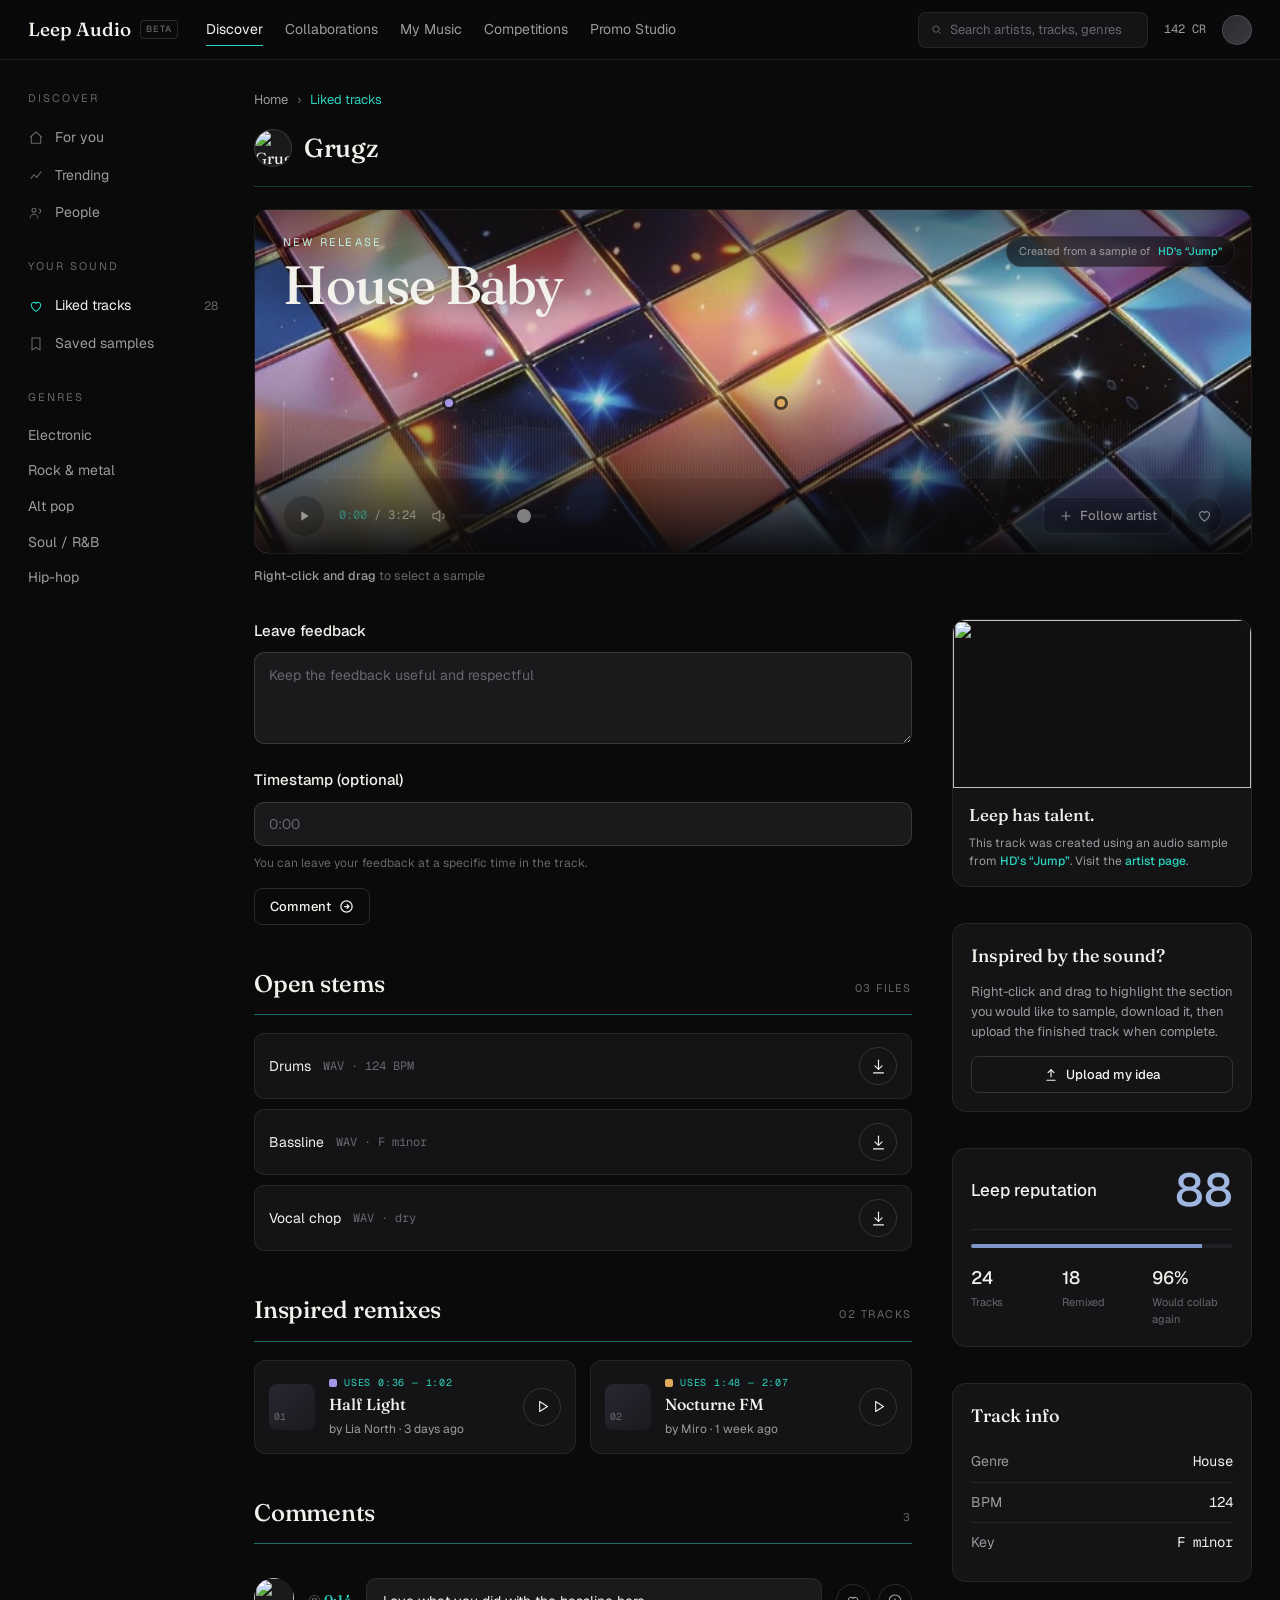
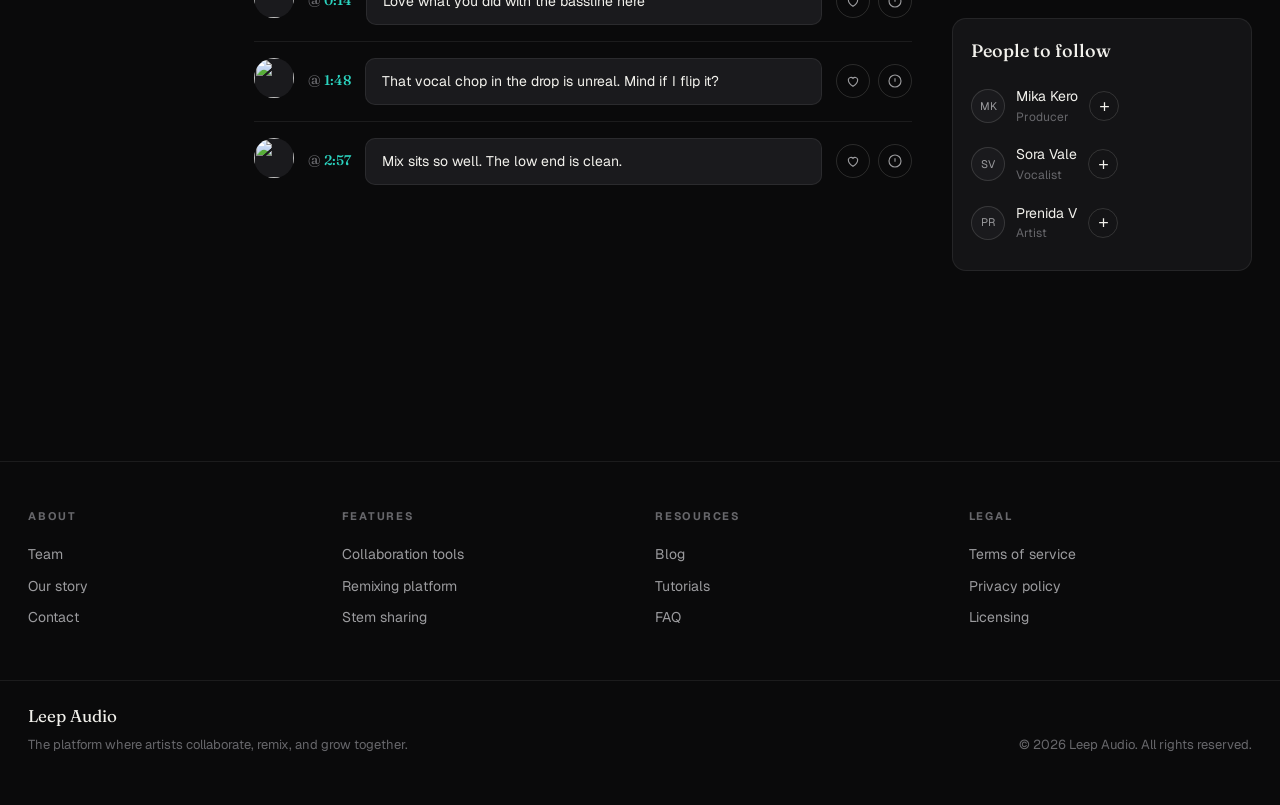
==== commit aae39a17: "Add remix sample markers, now-playing dock redesign, and Figma rebuild spec Waveform: scalable dot m" ====
--- a/index.html
+++ b/index.html
@@ -7,7 +7,7 @@
 <link rel="preconnect" href="https://fonts.googleapis.com">
 <link rel="preconnect" href="https://fonts.gstatic.com" crossorigin>
 <link href="https://fonts.googleapis.com/css2?family=Geist:wght@400;500;600&family=Geist+Mono:wght@400;500&family=Fraunces:opsz,wght@9..144,400;9..144,500;9..144,600&display=swap" rel="stylesheet">
-<link rel="stylesheet" href="./assets/css/leep.css?v=10">
+<link rel="stylesheet" href="./assets/css/leep.css?v=12">
 </head>
 <body>
 <header class="nav">
@@ -70,7 +70,7 @@
         </div>
       </div>
 
-      <div class="hero-wave"><canvas id="wave" aria-label="Waveform — click to play from here, left-drag to scrub, right-click-drag to select"></canvas></div>
+      <div class="hero-wave"><div class="wf-markers" id="wfMarkers"></div><canvas id="wave" aria-label="Waveform — click to play from here, left-drag to scrub, right-click-drag to select"></canvas></div>
 
       <div class="hero-controls">
         <div class="hl">
@@ -120,8 +120,8 @@
         <div class="section">
           <div class="section-head"><h2>Inspired remixes</h2><span class="meta">02 tracks</span></div>
           <div class="remix">
-            <div class="remix-card"><div class="rc-cover">01</div><div><div class="rc-uses">USES 1:16 – 1:52</div><div class="rc-t">Half Light</div><div class="rc-by">by Lia North &middot; 3 days ago</div></div><button class="icon-btn rc-play" aria-label="Play remix"><svg viewBox="0 0 24 24" fill="currentColor" stroke="none"><path d="M8 5v14l11-7z"/></svg></button></div>
-            <div class="remix-card"><div class="rc-cover">02</div><div><div class="rc-uses">USES 2:40 – 3:01</div><div class="rc-t">Nocturne FM</div><div class="rc-by">by Miro &middot; 1 week ago</div></div><button class="icon-btn rc-play" aria-label="Play remix"><svg viewBox="0 0 24 24" fill="currentColor" stroke="none"><path d="M8 5v14l11-7z"/></svg></button></div>
+            <div class="remix-card" data-rgn="0"><div class="rc-cover">01</div><div><div class="rc-uses"><span class="rc-sw" style="background:#A796E8"></span>USES 0:36 &mdash; 1:02</div><div class="rc-t">Half Light</div><div class="rc-by">by Lia North &middot; 3 days ago</div></div><button class="icon-btn rc-play" aria-label="Play remix"><svg viewBox="0 0 24 24" fill="currentColor" stroke="none"><path d="M8 5v14l11-7z"/></svg></button></div>
+            <div class="remix-card" data-rgn="1"><div class="rc-cover">02</div><div><div class="rc-uses"><span class="rc-sw" style="background:#E0A95C"></span>USES 1:48 &mdash; 2:07</div><div class="rc-t">Nocturne FM</div><div class="rc-by">by Miro &middot; 1 week ago</div></div><button class="icon-btn rc-play" aria-label="Play remix"><svg viewBox="0 0 24 24" fill="currentColor" stroke="none"><path d="M8 5v14l11-7z"/></svg></button></div>
           </div>
         </div>
 
@@ -200,12 +200,13 @@
   </div>
 </footer>
 
+<div class="wf-tip" id="wfTip"><span class="sw"></span><div><div class="ta"></div><div class="tt"></div></div></div>
 <div class="toast" id="toast"><svg viewBox="0 0 24 24"><path d="M20 6L9 17l-5-5"/></svg><span id="toastMsg"></span></div>
 
-<script src="./assets/js/peaks.js?v=10"></script>
-<script src="./assets/js/wav.js?v=10"></script>
-<script src="./assets/js/waveform.js?v=10"></script>
-<script src="./assets/js/player.js?v=10"></script>
+<script src="./assets/js/peaks.js?v=12"></script>
+<script src="./assets/js/wav.js?v=12"></script>
+<script src="./assets/js/waveform.js?v=12"></script>
+<script src="./assets/js/player.js?v=12"></script>
 <script>
 (function(){
   var P=window.LeepPlayer, fmt=window.LeepFmt;
@@ -214,7 +215,12 @@
   
 
   var selectMode=false;
-  new window.LeepWaveform(document.getElementById('wave'), {
+  var D=(window.LEEP_PEAKS||{}).dur||204;
+  var REGIONS=[{artist:'Lia North',track:'Half Light',a:36/D,b:62/D,color:'#A796E8'},{artist:'Miro',track:'Nocturne FM',a:108/D,b:127/D,color:'#E0A95C'}];
+  var tip=document.getElementById('wfTip'), tSw=tip.querySelector('.sw'), tA=tip.querySelector('.ta'), tT=tip.querySelector('.tt');
+  function showTip(r,dot){ tSw.style.background=r.color; tA.textContent='Sampled by '+r.artist; tT.textContent=r.track+' \u00b7 '+fmt(r.a*D)+'\u2013'+fmt(r.b*D); tip.classList.add('show'); var rc=dot.getBoundingClientRect(), tw=tip.offsetWidth, th=tip.offsetHeight; tip.style.left=Math.min(window.innerWidth-tw-10,Math.max(10,rc.left+rc.width/2-tw/2))+'px'; tip.style.top=Math.max(10,rc.top-th-9)+'px'; }
+  function hideTip(){ tip.classList.remove('show'); }
+  var wave=new window.LeepWaveform(document.getElementById('wave'), {
     peaks:(window.LEEP_PEAKS||{}).peaks||[], bare:true,
     getState:P.getState,
     onScrub:function(f){ P.seek(f); },
@@ -288,6 +294,20 @@
 
   document.querySelectorAll('.pfollow').forEach(function(b){ b.addEventListener('click',function(){ b.classList.toggle('on'); }); });
 
+  var markerEls=[], mk=document.getElementById('wfMarkers');
+  REGIONS.forEach(function(r,idx){
+    var d=document.createElement('button'); d.className='wf-marker'; d.style.left=(r.a*100)+'%'; d.style.setProperty('--mc', r.color);
+    d.setAttribute('aria-label','Sampled by '+r.artist+' \u2014 '+r.track);
+    function enter(){ wave.setHover(r); d.classList.add('on'); showTip(r,d); }
+    function leave(){ wave.setHover(null); d.classList.remove('on'); hideTip(); }
+    d.addEventListener('mouseenter',enter); d.addEventListener('mouseleave',leave);
+    d.addEventListener('focus',enter); d.addEventListener('blur',leave);
+    d.addEventListener('click',function(){ var card=document.querySelector('.remix-card[data-rgn="'+idx+'"]'); if(card){ card.scrollIntoView({behavior:'smooth',block:'center'}); card.classList.add('flash'); setTimeout(function(){ card.classList.remove('flash'); },1300); } });
+    mk.appendChild(d); markerEls.push(d);
+  });
+  document.querySelectorAll('.remix-card[data-rgn]').forEach(function(card){ var idx=+card.getAttribute('data-rgn'), r=REGIONS[idx];
+    card.addEventListener('mouseenter',function(){ wave.setHover(r); if(markerEls[idx]) markerEls[idx].classList.add('on'); });
+    card.addEventListener('mouseleave',function(){ wave.setHover(null); if(markerEls[idx]) markerEls[idx].classList.remove('on'); }); });
   var toast=document.getElementById('toast'), tmsg=document.getElementById('toastMsg'), tt;
   document.addEventListener('leep:toast',function(e){ tmsg.textContent=e.detail; toast.classList.add('show'); clearTimeout(tt); tt=setTimeout(function(){ toast.classList.remove('show'); },2200); });
 
@@ -301,3 +321,5 @@
 
 
 
+
+
--- a/assets/css/leep.css
+++ b/assets/css/leep.css
@@ -522,3 +522,124 @@
   .credits{font-size:11px}
   .hint-row{align-items:flex-start}
 }
+
+/* ============================================================
+   v9 — remix regions: "sampled by" hover tooltip + card swatch
+   ============================================================ */
+.wf-tip{position:fixed;z-index:60;display:flex;align-items:center;gap:11px;background:rgba(14,16,19,0.96);backdrop-filter:blur(10px);border:1px solid var(--line-strong);border-radius:11px;padding:10px 13px;pointer-events:none;opacity:0;transform:translateY(5px);transition:opacity .15s var(--ease),transform .15s var(--ease);box-shadow:0 12px 34px rgba(0,0,0,.5);white-space:nowrap}
+.wf-tip.show{opacity:1;transform:none}
+.wf-tip .sw{width:13px;height:13px;border-radius:4px;flex:none}
+.wf-tip .ta{font-family:var(--serif);font-size:13.5px;font-weight:500}
+.wf-tip .tt{font-size:12px;color:var(--dim);margin-top:1px}
+.rc-sw{display:inline-block;width:8px;height:8px;border-radius:2px;margin-right:7px;vertical-align:middle}
+
+/* ============================================================
+   v10 — sampled-region marker dots (scalable; replaces bands)
+   ============================================================ */
+.wf-markers{position:absolute;top:-5px;left:0;right:0;height:16px;z-index:4;pointer-events:none}
+.wf-marker{position:absolute;top:0;transform:translateX(-50%);width:16px;height:16px;padding:0;margin:0;border:0;background:none;cursor:pointer;pointer-events:auto}
+.wf-marker::before{content:"";position:absolute;top:3px;left:50%;transform:translateX(-50%);width:8px;height:8px;border-radius:50%;background:var(--mc,#A796E8);box-shadow:0 0 0 3px rgba(10,10,11,.65),0 0 7px var(--mc,#A796E8);transition:transform .15s var(--ease)}
+.wf-marker:hover::before,.wf-marker.on::before,.wf-marker:focus-visible::before{transform:translateX(-50%) scale(1.4)}
+.remix-card.flash{border-color:var(--green-line);box-shadow:0 0 0 1px var(--green-line)}
+
+/* ============================================================
+   v11 — now-playing dock: artist context, clickable avatar, share, close
+   ============================================================ */
+.dock-wave{width:100%;padding:0}
+.dock-wave canvas{width:100%;height:30px;border-radius:0;background:transparent;cursor:crosshair;touch-action:none}
+.dock-body{max-width:1300px;margin:0 auto;padding:9px 24px 11px;display:flex;flex-direction:column;gap:8px}
+.dock-top{display:flex;align-items:center;gap:15px}
+.dock-avatar{position:relative;width:46px;height:46px;flex:none;display:block;cursor:pointer}
+.dock-avatar img{width:46px;height:46px;border-radius:50%;object-fit:cover;display:block;border:1px solid var(--line-strong);transition:transform .15s var(--ease)}
+.dock-avatar:hover img{transform:scale(1.05)}
+.dock-avatar .dp-ring{position:absolute;inset:-3px;border-radius:50%;border:2px solid var(--green);opacity:0;transition:opacity .15s var(--ease);pointer-events:none}
+.dock-avatar:hover .dp-ring,.dock-avatar:focus-visible .dp-ring{opacity:1}
+.dock-avatar .dp-go{position:absolute;right:-2px;bottom:-2px;width:18px;height:18px;border-radius:50%;background:var(--green);color:var(--green-ink);display:flex;align-items:center;justify-content:center;opacity:0;transform:scale(.6);transition:opacity .15s var(--ease),transform .15s var(--ease)}
+.dock-avatar:hover .dp-go,.dock-avatar:focus-visible .dp-go{opacity:1;transform:scale(1)}
+.dock-avatar .dp-go svg{width:10px;height:10px;stroke:currentColor;fill:none;stroke-width:2.6;stroke-linecap:round;stroke-linejoin:round}
+.dock .dock-id{min-width:0}
+.dock .dock-id .t{font-family:var(--serif);font-size:15px;font-weight:500;white-space:nowrap;overflow:hidden;text-overflow:ellipsis}
+.dock .dock-id .a{font-size:12px;color:var(--dim);display:flex;align-items:center;gap:8px;margin-top:1px}
+.artist-badge{font-size:9px;letter-spacing:.1em;text-transform:uppercase;color:var(--green);border:1px solid var(--green-line);border-radius:20px;padding:2px 7px}
+.dock-top .dock-transport{margin-left:6px;display:flex}
+.dock .play-big{width:40px;height:40px;box-shadow:none}
+.dock .play-big svg{width:16px;height:16px}
+.dock-time{font-family:var(--mono);font-size:12px;color:var(--dim);white-space:nowrap}
+.dock-actions{margin-left:auto;display:flex;align-items:center;gap:8px}
+.dock-actions .vol{display:flex;align-items:center;gap:8px;color:var(--dim)}
+.dock-actions .vol svg{width:16px;height:16px;stroke:currentColor;fill:none;stroke-width:1.6}
+.dock-actions .icon-btn{width:34px;height:34px}
+.dock-actions .icon-btn svg{width:16px;height:16px}
+.dock-close:hover{color:#F0999B;border-color:rgba(240,153,155,.5)}
+
+.dock-meta-row{display:flex;align-items:center;gap:16px;padding-left:61px}
+.dock-meta{display:flex;align-items:center;gap:11px;min-width:0;color:var(--dim);font-size:12.5px;overflow:hidden}
+.dock-meta .mi{display:inline-flex;align-items:center;gap:5px;white-space:nowrap}
+.dock-meta .mi svg{width:13px;height:13px;stroke:currentColor;fill:none;stroke-width:1.6;flex:none}
+.dock-meta .mdot{color:var(--faint)}
+.dock-meta .chips{display:flex;gap:6px;flex:none}
+.gchip{font-size:10px;letter-spacing:.03em;color:var(--dim);border:1px solid var(--line);border-radius:20px;padding:2px 9px;white-space:nowrap}
+.dock-bio{color:var(--faint);white-space:nowrap;overflow:hidden;text-overflow:ellipsis;min-width:0}
+.dock-meta-row .follow{margin-left:auto;flex:none;white-space:nowrap}
+
+@media(max-width:860px){ .dock-bio{display:none} .dock-actions .vol{display:none} }
+@media(max-width:620px){
+  .dock-body{padding:8px 15px 10px;gap:7px}
+  .dock-top{gap:11px}
+  .dock-time,.dock-expand,.dock-meta .chips{display:none}
+  .dock-meta-row{padding-left:0}
+  .dock-actions{gap:5px}
+  .dock-actions .icon-btn{width:32px;height:32px}
+}
+
+/* v11.1 — dock mobile fit: let the title flex, tighten controls */
+@media(max-width:620px){
+  .dock-top{gap:9px}
+  .dock-id{flex:1 1 auto;min-width:0}
+  .dock-avatar,.dock-avatar img{width:40px;height:40px}
+  .dock-id .a .artist-badge{display:none}
+  .dock .play-big{width:36px;height:36px}
+  .dock-actions{gap:3px}
+  .dock-actions .icon-btn{width:30px;height:30px}
+  .dock-meta .mdot:last-of-type{display:none}
+}
+
+/* v12 — align dock to the feed's 1100 column; restore waveform height */
+.dock-wave{max-width:1100px;margin:0 auto;padding:0 28px}
+.dock-wave canvas{height:46px}
+.dock-body{max-width:1100px;padding:10px 28px 12px}
+@media(max-width:620px){
+  .dock-wave{padding:0 15px}
+  .dock-wave canvas{height:38px}
+  .dock-body{padding:9px 15px 11px}
+}
+
+/* v13 — left-justify browse content + dock (align to the nav's left edge) */
+.feed-head{margin-left:0;margin-right:auto}
+.feed{margin-left:0;margin-right:auto}
+.dock-body{margin-left:0;margin-right:auto}
+.dock-wave{margin-left:0;margin-right:auto}
+
+/* v13 — left-justify artist row; Follow moves onto the controls row (x outermost) */
+.dock-meta-row{padding-left:0}
+.dock-actions .follow{margin-left:6px;white-space:nowrap}
+@media(max-width:620px){
+  .dock-actions .follow{width:30px;height:30px;padding:0;border-radius:50%;margin-left:3px}
+  .dock-actions .follow span{display:none}
+}
+
+/* v14 — restore the player's own wider centered band + full-bleed waveform
+   (undo the 1100 feed-alignment; keep the taller waveform) */
+.dock-wave{max-width:none;margin:0;padding:0}
+.dock-wave canvas{height:46px}
+.dock-body{max-width:1300px;padding:10px 24px 12px}
+@media(max-width:620px){
+  .dock-wave{padding:0}
+  .dock-wave canvas{height:40px}
+  .dock-body{padding:9px 15px 11px}
+}
+
+/* v15 — player spans full width with symmetric padding (not a centered band);
+   content spreads edge-to-edge, avatar aligns with the nav; waveform full-bleed */
+.dock-body{max-width:none;margin:0;padding:10px 28px 12px}
+@media(max-width:620px){ .dock-body{padding:9px 15px 11px} }
